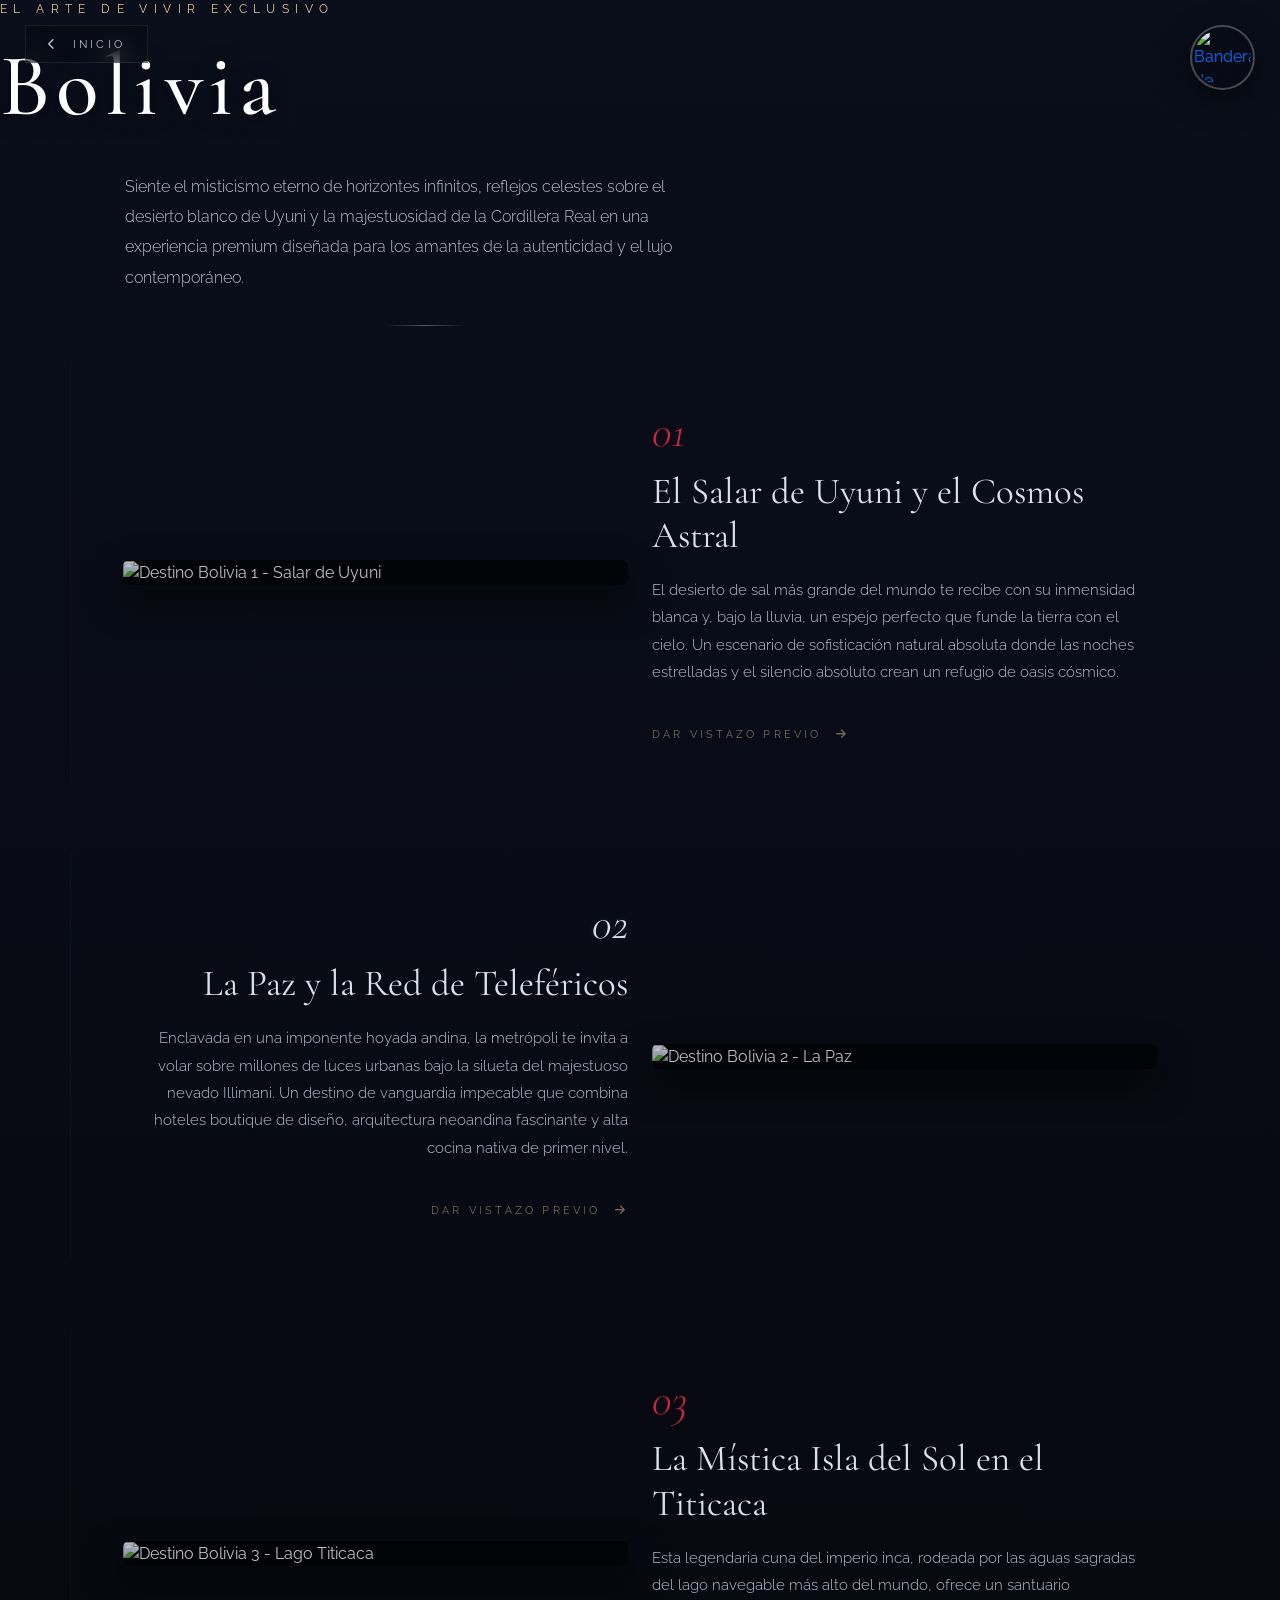
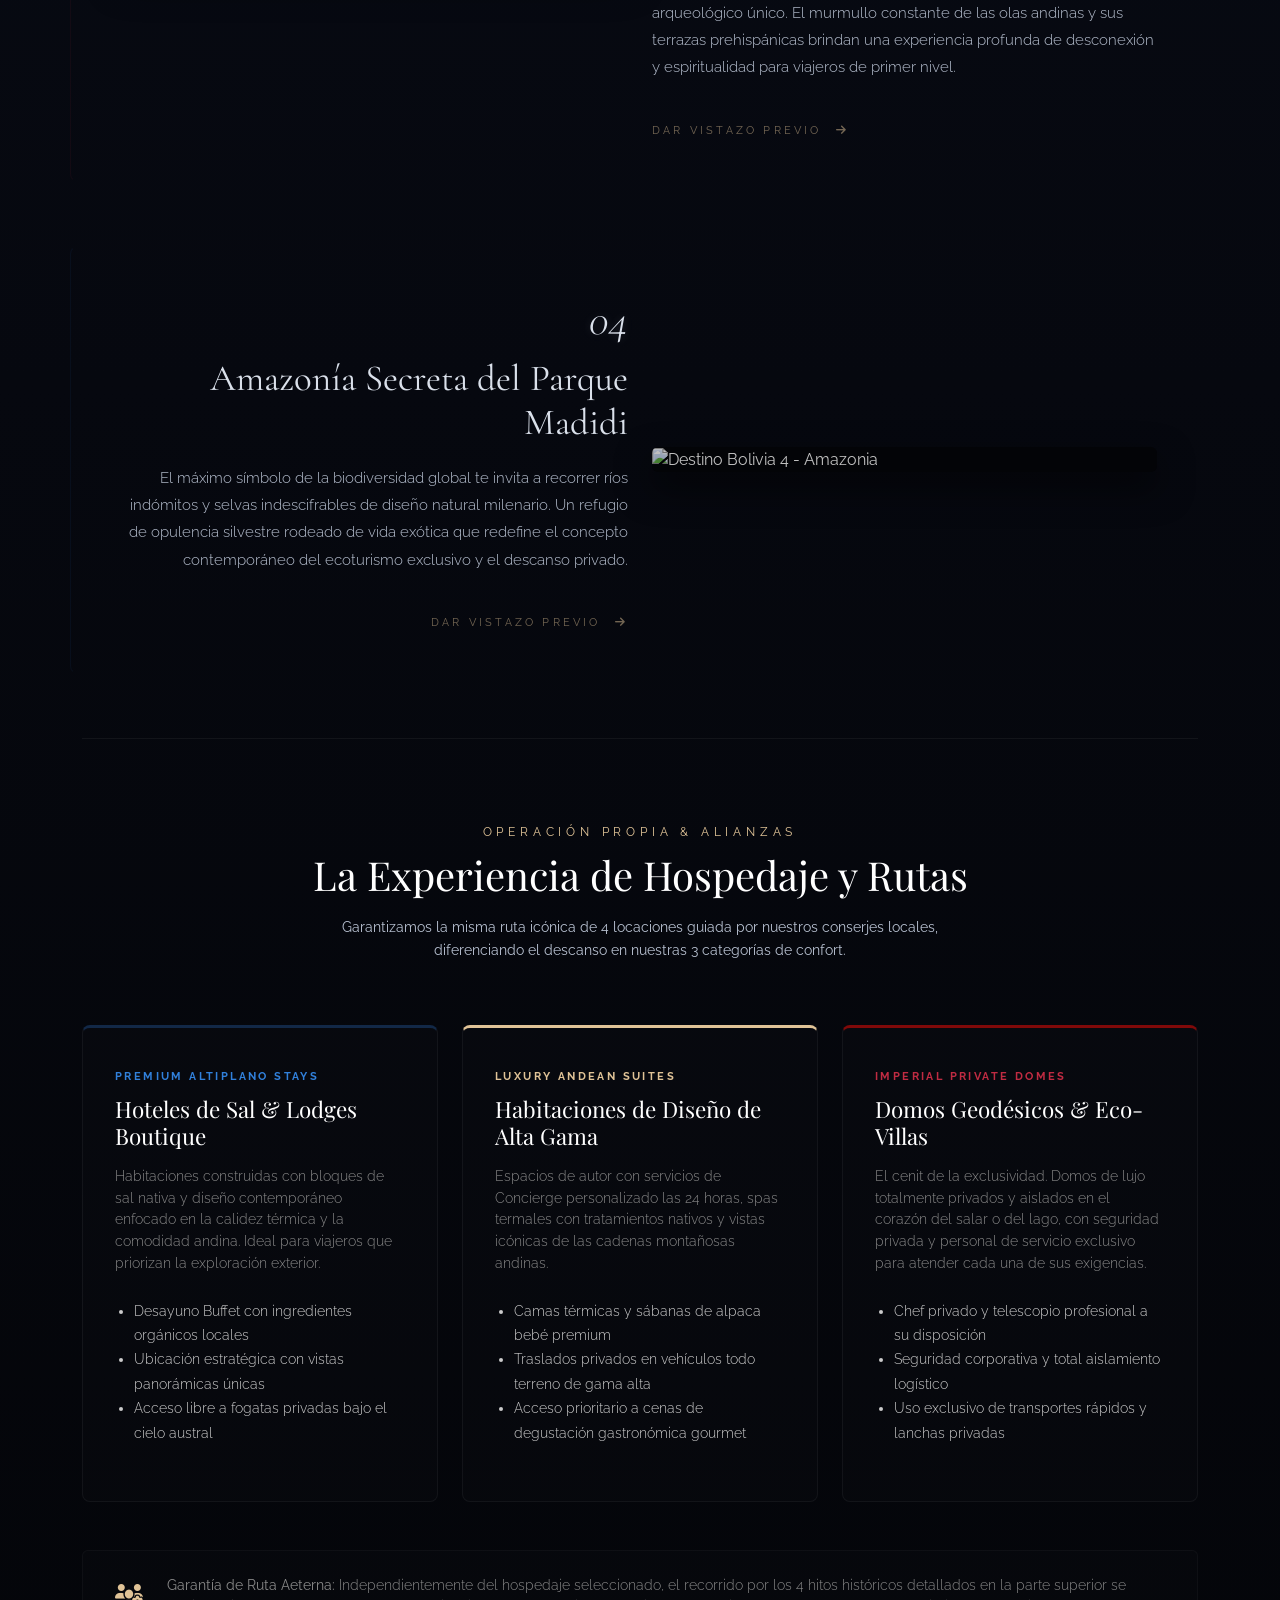
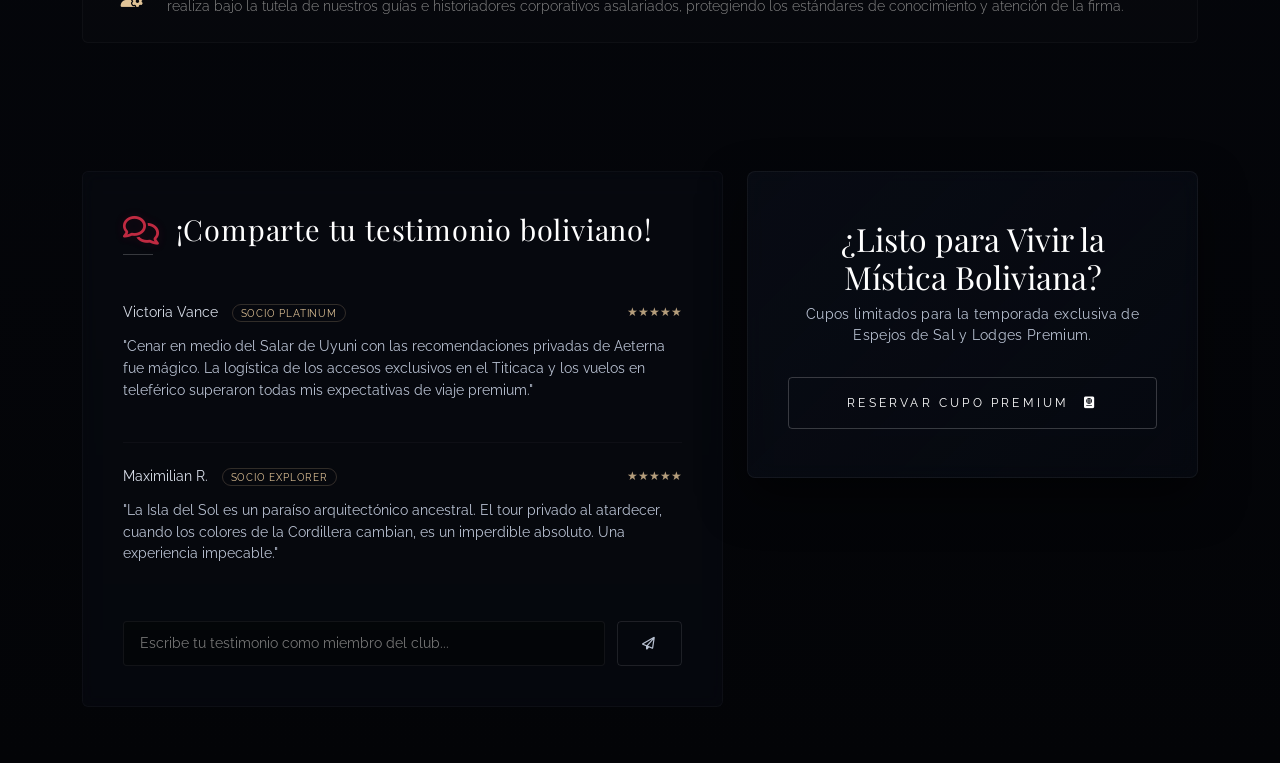
==== bolivia.html @ c8f02afe "Add files via upload" ====
<!DOCTYPE html>
<html lang="es">
<head>
    <meta charset="UTF-8">
    <meta name="viewport" content="width=device-width, initial-scale=1.0">
    <title>Aeterna - Destino Bolivia</title>
    <link href="https://cdn.jsdelivr.net/npm/bootstrap@5.3.0/dist/css/bootstrap.min.css" rel="stylesheet">
    <link rel="stylesheet" href="https://cdnjs.cloudflare.com/ajax/libs/font-awesome/6.4.0/css/all.min.css">
    <link rel="preconnect" href="https://fonts.googleapis.com">
    <link rel="preconnect" href="https://fonts.gstatic.com" crossorigin>
    <link href="https://fonts.googleapis.com/css2?family=Cormorant+Garamond:ital,wght@0,400;0,600;1,400&family=Playfair+Display:wght@400;600&family=Raleway:wght@300;400;500;600&display=swap" rel="stylesheet">
    <link rel="stylesheet" href="francia-estilos.css">
</head>
<body>

    <a href="reservar.html" class="bandera-flotante-link" title="Reservar viaje a Bolivia">
        <div class="bandera-flotante-container">
            <img src="https://flagcdn.com/w160/bo.png" alt="Bandera de Bolivia" class="bandera-img">
            <span class="tooltip-reserva">Reservar Ahora</span>
        </div>
    </a>
    <a href="index.html" class="btn-regresar-fijo">
        <i class="fa-solid fa-chevron-left me-2"></i> Inicio
    </a>

    <header class="hero-bolivia">
        <div class="video-background-container">
            <video id="bg-video-francia-1" class="video-luxury-native activo" autoplay muted loop playsinline></video>
            <video id="bg-video-francia-2" class="video-luxury-native oculto" autoplay muted loop playsinline></video>
        </div>
        <div class="hero-contenido animated-fade">
            <span class="subtitulo-premium">El Arte de Vivir Exclusivo</span>
            <h1 class="titulo-pais">Bolivia</h1>
            <p class="descripcion-hero">Siente el misticismo eterno de horizontes infinitos, reflejos celestes sobre el desierto blanco de Uyuni y la majestuosidad de la Cordillera Real en una experiencia premium diseñada para los amantes de la autenticidad y el lujo contemporáneo.</p>
            <div class="divider-glow"></div>
        </div>
    </header>

    <main class="container my-4 py-2">
        <section class="seccion-infografia">
            
            <div class="infografia-item row align-items-center scroll-animado glow-rojo-vino">
                <div class="col-md-6 col-img">
                    <div class="img-wrapper-premium">
                        <img src="https://wallpapercave.com/wp/wp4202163.jpg" alt="Destino Bolivia 1 - Salar de Uyuni" class="img-luxury">
                    </div>
                </div>
                <div class="col-md-6 col-info">
                    <span class="lugar-numero text-rojo-vino">01</span>
                    <h3 class="lugar-titulo">El Salar de Uyuni y el Cosmos Astral</h3>
                    <p class="lugar-texto">El desierto de sal más grande del mundo te recibe con su inmensidad blanca y, bajo la lluvia, un espejo perfecto que funde la tierra con el cielo. Un escenario de sofisticación natural absoluta donde las noches estrelladas y el silencio absoluto crean un refugio de oasis cósmico.</p>
                    <a href="http://www.youtube.com/watch?v=82pXbyHTiQk" target="_blank" class="btn-ver-mas-luxury">Dar vistazo previo <i class="fa-solid fa-arrow-right ms-2"></i></a>
                </div>
            </div>

            <div class="infografia-item row align-items-center flex-md-row-reverse scroll-animado glow-azul-marino">
                <div class="col-md-6 col-img">
                    <div class="img-wrapper-premium">
                        <img src="https://images.unsplash.com/photo-1570125909232-eb263c188f7e?q=80&w=1200" alt="Destino Bolivia 2 - La Paz" class="img-luxury">
                    </div>
                </div>
                <div class="col-md-6 col-info text-md-end">
                    <span class="lugar-numero text-azul-marino">02</span>
                    <h3 class="lugar-titulo">La Paz y la Red de Teleféricos</h3>
                    <p class="lugar-texto">Enclavada en una imponente hoyada andina, la metrópoli te invita a volar sobre millones de luces urbanas bajo la silueta del majestuoso nevado Illimani. Un destino de vanguardia impecable que combina hoteles boutique de diseño, arquitectura neoandina fascinante y alta cocina nativa de primer nivel.</p>
                    <a href="https://youtu.be/8-qgV_eWfWw" target="_blank" class="btn-ver-mas-luxury">Dar vistazo previo <i class="fa-solid fa-arrow-right ms-2"></i></a>
                </div>
            </div>

            <div class="infografia-item row align-items-center scroll-animado glow-rojo-vino">
                <div class="col-md-6 col-img">
                    <div class="img-wrapper-premium">
                        <img src="https://images.unsplash.com/photo-1544735716-392fe2489ffa?q=80&w=1200" alt="Destino Bolivia 3 - Lago Titicaca" class="img-luxury">
                    </div>
                </div>
                <div class="col-md-6 col-info">
                    <span class="lugar-numero text-rojo-vino">03</span>
                    <h3 class="lugar-titulo">La Mística Isla del Sol en el Titicaca</h3>
                    <p class="lugar-texto">Esta legendaria cuna del imperio inca, rodeada por las aguas sagradas del lago navegable más alto del mundo, ofrece un santuario arqueológico único. El murmullo constante de las olas andinas y sus terrazas prehispánicas brindan una experiencia profunda de desconexión y espiritualidad para viajeros de primer nivel.</p>
                    <a href="https://youtu.be/5b8f6T6h_rQ" target="_blank" class="btn-ver-mas-luxury">Dar vistazo previo <i class="fa-solid fa-arrow-right ms-2"></i></a>
                </div>
            </div>

            <div class="infografia-item row align-items-center flex-md-row-reverse scroll-animado glow-azul-marino">
                <div class="col-md-6 col-img">
                    <div class="img-wrapper-premium">
                        <img src="https://images.unsplash.com/photo-1516026672322-bc52d61a55d5?q=80&w=1200" alt="Destino Bolivia 4 - Amazonia" class="img-luxury">
                    </div>
                </div>
                <div class="col-md-6 col-info text-md-end">
                    <span class="lugar-numero text-azul-marino">04</span>
                    <h3 class="lugar-titulo">Amazonía Secreta del Parque Madidi</h3>
                    <p class="lugar-texto">El máximo símbolo de la biodiversidad global te invita a recorrer ríos indómitos y selvas indescifrables de diseño natural milenario. Un refugio de opulencia silvestre rodeado de vida exótica que redefine el concepto contemporáneo del ecoturismo exclusivo y el descanso privado.</p>
                    <a href="https://youtu.be/L8-GZ7RWhC8" target="_blank" class="btn-ver-mas-luxury">Dar vistazo previo <i class="fa-solid fa-arrow-right ms-2"></i></a>
                </div>
            </div>
        </section>

        <section class="seccion-hospedaje scroll-animado">
            <div class="encabezado-hospedaje">
                <span class="sub-hospedaje">Operación Propia & Alianzas</span>
                <h2 class="titulo-hospedaje">La Experiencia de Hospedaje y Rutas</h2>
                <p class="desc-hospedaje">
                    Garantizamos la misma ruta icónica de 4 locaciones guiada por nuestros conserjes locales, diferenciando el descanso en nuestras 3 categorías de confort.
                </p>
            </div>

            <div class="row g-4">
                <div class="col-lg-4">
                    <div class="tarjeta-confort tc-premium">
                        <span class="tag-confort c-premium">Premium Altiplano Stays</span>
                        <h4>Hoteles de Sal & Lodges Boutique</h4>
                        <p>Habitaciones construidas con bloques de sal nativa y diseño contemporáneo enfocado en la calidez térmica y la comodidad andina. Ideal para viajeros que priorizan la exploración exterior.</p>
                        <ul>
                            <li>Desayuno Buffet con ingredientes orgánicos locales</li>
                            <li>Ubicación estratégica con vistas panorámicas únicas</li>
                            <li>Acceso libre a fogatas privadas bajo el cielo austral</li>
                        </ul>
                    </div>
                </div>

                <div class="col-lg-4">
                    <div class="tarjeta-confort tc-luxury">
                        <span class="tag-confort c-luxury">Luxury Andean Suites</span>
                        <h4>Habitaciones de Diseño de Alta Gama</h4>
                        <p>Espacios de autor con servicios de Concierge personalizado las 24 horas, spas termales con tratamientos nativos y vistas icónicas de las cadenas montañosas andinas.</p>
                        <ul>
                            <li>Camas térmicas y sábanas de alpaca bebé premium</li>
                            <li>Traslados privados en vehículos todo terreno de gama alta</li>
                            <li>Acceso prioritario a cenas de degustación gastronómica gourmet</li>
                        </ul>
                    </div>
                </div>

                <div class="col-lg-4">
                    <div class="tarjeta-confort tc-imperial">
                        <span class="tag-confort c-imperial">Imperial Private Domes</span>
                        <h4>Domos Geodésicos & Eco-Villas</h4>
                        <p>El cenit de la exclusividad. Domos de lujo totalmente privados y aislados en el corazón del salar o del lago, con seguridad privada y personal de servicio exclusivo para atender cada una de sus exigencias.</p>
                        <ul>
                            <li>Chef privado y telescopio profesional a su disposición</li>
                            <li>Seguridad corporativa y total aislamiento logístico</li>
                            <li>Uso exclusivo de transportes rápidos y lanchas privadas</li>
                        </ul>
                    </div>
                </div>
            </div>

            <div class="banner-garantia">
                <i class="fa-solid fa-users-gear icono-garantia"></i>
                <p>
                    <strong>Garantía de Ruta Aeterna:</strong> Independientemente del hospedaje seleccionado, el recorrido por los 4 hitos históricos detallados en la parte superior se realiza bajo la tutela de nuestros guías e historiadores corporativos asalariados, protegiendo los estándares de conocimiento y atención de la firma.
                </p>
            </div>
        </section>

        <section class="row mt-4 pt-4 align-items-start final-seccion scroll-animado">
            <div class="col-lg-7 mb-4">
                <div class="comentarios-box">
                    <h4 class="titulo-comentarios"><i class="fa-regular fa-comments me-2 text-rojo-vino"></i> ¡Comparte tu testimonio boliviano!</h4>
                    <div class="divider-short mb-4"></div>
                    
                    <div class="comentarios-lista">
                        <div class="comentario-item">
                            <div class="d-flex justify-content-between">
                                <h5>Victoria Vance <span class="rol-luxury">Socio Platinum</span></h5>
                                <span class="stars">★★★★★</span>
                            </div>
                            <p>"Cenar en medio del Salar de Uyuni con las recomendaciones privadas de Aeterna fue mágico. La logística de los accesos exclusivos en el Titicaca y los vuelos en teleférico superaron todas mis expectativas de viaje premium."</p>
                        </div>

                        <div class="comentario-item">
                            <div class="d-flex justify-content-between">
                                <h5>Maximilian R. <span class="rol-luxury">Socio Explorer</span></h5>
                                <span class="stars">★★★★★</span>
                            </div>
                            <p>"La Isla del Sol es un paraíso arquitectónico ancestral. El tour privado al atardecer, cuando los colores de la Cordillera cambian, es un imperdible absoluto. Una experiencia impecable."</p>
                        </div>
                    </div>

                    <div class="mt-3 dynamic-input-group">
                        <input type="text" class="form-control-comment" placeholder="Escribe tu testimonio como miembro del club...">
                        <button class="btn-comment-submit"><i class="fa-regular fa-paper-plane"></i></button>
                    </div>
                </div>
            </div>

            <div class="col-lg-5 text-center text-lg-end sticky-cta-box">
                <div class="card-reserva-preview">
                    <h4 class="reserva-titulo">¿Listo para Vivir la Mística Boliviana?</h4>
                    <p class="reserva-sub">Cupos limitados para la temporada exclusiva de Espejos de Sal y Lodges Premium.</p>
                    <a href="reservar.html" class="btn-reservar-francia w-100">
                        <span class="btn-text">Reservar Cupo Premium</span>
                        <i class="fa-solid fa-passport ms-2"></i>
                    </a>
                </div>
            </div>
        </section>
    </main>

    <script src="francia-animaciones.js"></script>
</body>
</html>
---- francia-estilos.css ----
/* ==========================================================================
   PALETA FRANCIA
   ========================================================================== */
:root {
    --color-negro-fondo: #06080F;      
    --color-tarjeta-glass: rgba(14, 18, 30, 0.35); /* Cristal traslúcido */
    --color-blanco-puro: #FFFFFF;
    --color-gris-texto: #B8C1D1;       
    
    /* Tonos Atmosféricos */
    --color-azul-francia: #122847;
    --color-azul-glow: rgba(56, 149, 255, 0.85);    
    --color-rojo-francia: #800909;
    --color-rojo-glow: rgba(224, 49, 75, 0.85);     
    --color-plateado-cristal: rgba(230, 236, 247, 0.95); 
    --color-oro-soft: #E0C397; }
html { scroll-behavior: smooth; }
body {
    background: linear-gradient(to bottom, #0a0e1a 0%, #06080f 50%, #030407 100%);
    color: var(--color-blanco-puro);
    font-family: 'Raleway', sans-serif;
    overflow-x: hidden; }
/* ==========================================================================
   ELEMENTOS INTERACTIVOS FIJOS Y FLOTANTES (REGRESAR Y BANDERA FLOTANTE)
   ========================================================================== */
.btn-regresar-fijo {
    position: fixed;
    top: 25px; left: 25px;
    z-index: 1000;
    background-color: rgba(6, 8, 15, 0.4);
    backdrop-filter: blur(12px);
    border: 1px solid rgba(255, 255, 255, 0.08);
    color: var(--color-gris-texto);
    padding: 0.6rem 1.4rem;
    font-size: 0.7rem;
    text-transform: uppercase;
    letter-spacing: 0.2rem;
    text-decoration: none;
    transition: var(--transition-luxury); }
.btn-regresar-fijo:hover {
    border-color: var(--color-plateado-cristal);
    color: var(--color-blanco-puro);
    box-shadow: 0 0 20px rgba(255, 255, 255, 0.1);
    transform: translateY(-2px); }
.bandera-flotante-link {
    position: fixed;
    top: 25px;         
    right: 25px;       
    z-index: 9999;     
    text-decoration: none;
    animation: flotarBanderaInfinita 4s ease-in-out infinite; }
.bandera-flotante-container {
    position: relative;
    width: 65px; height: 65px;
    border-radius: 50%; padding: 2px;
    background: rgba(6, 8, 15, 0.4);
    backdrop-filter: blur(12px);
    border: 2px solid rgba(255, 255, 255, 0.26);
    box-shadow: 0 10px 30px rgba(0, 0, 0, 0.5);
    display: flex; align-items: center; justify-content: center;
    transition: var(--transition-luxury); }
.bandera-img {
    width: 100%; height: 100%;
    object-fit: cover;
    border-radius: 50%;
    transition: transform 0.5s ease; }
.tooltip-reserva {
    position: absolute;
    bottom: -38px;
    background: rgba(6, 8, 15, 0.95);
    color: var(--color-oro-soft); 
    font-size: 0.65rem;
    text-transform: uppercase;
    letter-spacing: 0.15rem;
    padding: 5px 12px;
    border-radius: 3px;
    border: 1px solid rgba(255, 255, 255, 0.05);
    white-space: nowrap;
    opacity: 0;
    pointer-events: none;
    transform: translateY(-4px);
    transition: all 0.3s ease; }
.bandera-flotante-link:hover .bandera-flotante-container {
    transform: scale(1.1); 
    border-color: var(--color-plateado-cristal);
    box-shadow: 0 0 25px rgba(56, 149, 255, 0.2), 0 0 25px rgba(224, 49, 75, 0.2), 0 15px 35px rgba(0, 0, 0, 0.7); }
.bandera-flotante-link:hover .bandera-img { transform: rotate(10deg); }
.bandera-flotante-link:hover .tooltip-reserva { opacity: 1; transform: translateY(0); }
.bandera-flotante-link:active .bandera-flotante-container { transform: scale(0.95); }
@keyframes flotarBanderaInfinita {
    0%, 100% { transform: translateY(0px); }
    50% { transform: translateY(-8px); } }
/* ==========================================================================
   EFECTO HERO
   ========================================================================== */
.hero-francia {
    position: relative;
    min-height: 70vh;
    padding: 4rem 2rem;
    overflow: hidden;
    display: flex;
    align-items: center;
    justify-content: center;
    text-align: center; }

/*VIDEO*/

.video-background-container { position: absolute; inset: 0; z-index: 1; }
.video-luxury-native {
    position: absolute; top: 50%; left: 50%;
    width: 100%; height: 100%; object-fit: cover;
    transform: translate(-50%, -50%); z-index: 1;
    opacity: 0; transition: opacity 2s ease-in-out; }
.video-luxury-native.activo { opacity: 0.35; }
.video-luxury-native.oculto { opacity: 0; }

/*TEXTO SOBRE EL VIDEO*/

.hero-contenido { position: relative; z-index: 3; max-width: 850px; }

.titulo-pais {
    font-family: 'Cormorant Garamond', serif;
    font-size: 5.5rem;
    font-weight: 500;
    letter-spacing: 0.4rem;
    text-shadow: 0 4px 20px rgba(0, 0, 0, 0.6);
    margin-bottom: 1rem; }
.subtitulo-premium {
    font-size: 0.75rem;
    text-transform: uppercase;
    letter-spacing: 0.4rem;
    color: var(--color-oro-soft);
    display: block;
    margin-bottom: 1rem; }
.descripcion-hero {
    max-width: 600px;
    margin: 2rem auto;
    font-size: 1rem;
    color: var(--color-gris-texto);
    line-height: 1.9;
    font-weight: 300; }
.divider-glow {
    width: 80px;
    height: 1px;
    background: linear-gradient(to right, transparent, rgba(255,255,255,0.3), transparent);
    margin: 0 auto; }
/* ==========================================================================
   SECCIÓN INFOGRAFÍA DE CRISTAL INTERACTIVA
   ========================================================================== */
.infografia-item {
    margin-bottom: 4rem; 
    padding: 2.5rem;
    border: 1px solid transparent;
    border-radius: 8px;
    position: relative;
    z-index: 1;
    transition: var(--transition-luxury); }
.infografia-item:hover {
    background-color: var(--color-tarjeta-glass);
    backdrop-filter: blur(14px);
    border-color: rgba(255, 255, 255, 0.06);
    transform: translateY(-8px) scale(1.015); }

.glow-rojo-vino { border-left: 1px solid rgba(140, 36, 52, 0.1); }
.glow-azul-marino { border-left: 1px solid rgba(34, 80, 150, 0.1); }
.infografia-item:hover.glow-rojo-vino { 
    border-left: 2px solid var(--color-rojo-glow); 
    box-shadow: -10px 0 30px rgba(224, 49, 75, 0.03), 0 20px 50px rgba(0,0,0,0.5); }
.infografia-item:hover.glow-azul-marino { 
    border-left: 2px solid var(--color-azul-glow); 
    box-shadow: -10px 0 30px rgba(56, 149, 255, 0.03), 0 20px 50px rgba(0,0,0,0.5); }

.img-wrapper-premium {
    overflow: hidden;
    border-radius: 6px;
    box-shadow: 0 15px 35px rgba(0,0,0,0.6);
    background-color: #030407; }
.img-luxury {
    width: 100%;
    height: 340px;
    object-fit: cover;
    transition: transform 0.8s cubic-bezier(0.16, 1, 0.3, 1), filter 0.8s ease;
    filter: brightness(0.75) grayscale(10%); }
.infografia-item:hover .img-luxury { transform: scale(1.03); filter: brightness(0.95) grayscale(0%); }

.lugar-numero {
    font-family: 'Cormorant Garamond', serif;
    font-size: 2.8rem;
    font-style: italic;
    font-weight: 300;
    display: block;
    margin-bottom: 0.2rem; }
.text-rojo-vino { color: var(--color-rojo-glow); text-shadow: 0 0 10px rgba(224,49,75,0.15); }
.text-azul-marino { color: var(--color-plateado-cristal); text-shadow: 0 0 10px rgba(230,236,247,0.15); }

.lugar-titulo {
    font-family: 'Cormorant Garamond', serif;
    font-size: 2.3rem; font-weight: 400;
    margin-bottom: 1.2rem;
    color: var(--color-plateado-cristal); }

.infografia-item:hover .lugar-titulo { color: var(--color-blanco-puro); }
.lugar-texto { font-size: 0.95rem; line-height: 1.8; color: var(--color-gris-texto); font-weight: 300; }

.btn-ver-mas-luxury {
    display: inline-block;
    margin-top: 1.5rem;
    font-size: 0.7rem;
    text-transform: uppercase;
    letter-spacing: 0.2rem;
    color: var(--color-oro-soft);
    text-decoration: none;
    opacity: 0.5;
    position: relative;
    transition: all 0.3s ease; }
.infografia-item:hover .btn-ver-mas-luxury { opacity: 0.85; }
.btn-ver-mas-luxury::after {
    content: '';
    position: absolute;
    bottom: -4px; left: 0; width: 0; height: 1px;
    background-color: var(--color-oro-soft);
    transition: width 0.3s ease; }
.btn-ver-mas-luxury:hover { opacity: 1 !important; color: var(--color-blanco-puro); transform: translateX(4px); }
.btn-ver-mas-luxury:hover::after { width: 100%; background-color: var(--color-blanco-puro); }
/* ==========================================================================
   HOSPEDAJE Y CATEGORÍAS
   ========================================================================== */
.seccion-hospedaje { padding: 5rem 0; border-top: 1px solid rgba(255,255,255,0.05); }
.encabezado-hospedaje { text-align: center; margin-bottom: 4rem; }
.sub-hospedaje { text-transform: uppercase; letter-spacing: 0.3rem; font-size: 0.75rem; color: var(--color-oro-soft); }
.titulo-hospedaje { font-family: 'Playfair Display', serif; font-size: 2.5rem; font-weight: 400; margin: 0.5rem 0 1rem 0; }
.desc-hospedaje { color: var(--color-gris-texto); max-width: 600px; margin: 0 auto; font-size: 0.9rem; line-height: 1.6; }

/* Estructura de Tarjetas */
.tarjeta-confort {
    background: rgba(255, 255, 255, 0.01);
    border: 1px solid rgba(255, 255, 255, 0.05);
    padding: 2.5rem 2rem; border-radius: 8px; height: 100%; }
.tarjeta-confort:hover {
    background: var(--color-tarjeta-glass);
    border-color: rgba(255,255,255,0.08);
    transform: translateY(-5px);}

/* Bordes Superiores y Tags Estilizados */
.tarjeta-confort h4 { font-family: 'Playfair Display', serif; font-size: 1.4rem; margin-bottom: 1rem; font-weight: 400; }
.tarjeta-confort p { color: #888; font-size: 0.85rem; line-height: 1.6; font-weight: 300; margin-bottom: 1.5rem; }
.tarjeta-confort ul { color: #ccc; font-size: 0.85rem; padding-left: 1.2rem; line-height: 1.8; font-weight: 300; }

.tc-premium { border-top: 3px solid var(--color-azul-francia); } .c-premium { color: var(--color-azul-glow); }
.tc-luxury { border-top: 3px solid var(--color-oro-soft); } .c-luxury { color: var(--color-oro-soft); }
.tc-imperial { border-top: 3px solid var(--color-rojo-francia); } .c-imperial { color: var(--color-rojo-glow); }

.tag-confort { font-size: 0.7rem; text-transform: uppercase; letter-spacing: 0.15rem; font-weight: bold; display: block; margin-bottom: 0.7rem; }

/* Banner de Garantía */
.banner-garantia {
    margin-top: 3rem;
    background: rgba(255,255,255,0.01);
    border: 1px solid rgba(255,255,255,0.03);
    border-radius: 6px;
    padding: 1.5rem 2rem;
    display: flex;
    align-items: center;
    gap: 1.5rem; }
.icono-garantia { color: var(--color-oro-soft); font-size: 1.4rem; }
.banner-garantia p { margin: 0; color: #888; font-size: 0.88rem; line-height: 1.5; font-weight: 300; }
/* ==========================================================================
   COMENTARIOS Y ACCIONES COMERCIALES
   ========================================================================== */
.comentarios-box {
    background-color: rgba(10, 14, 24, 0.4);
    backdrop-filter: blur(8px);
    -webkit-backdrop-filter: blur(8px);
    border: 1px solid rgba(255, 255, 255, 0.03);
    border-radius: 6px;
    padding: 2.5rem; }
.titulo-comentarios { font-family: 'Playfair Display', serif; font-size: 1.8rem; font-weight: 400; letter-spacing: 0.05rem; }
.divider-short { width: 30px; height: 1px; background-color: rgba(255,255,255,0.2); }
.comentario-item { border-bottom: 1px solid rgba(255,255,255,0.03); padding: 1.5rem 0; }
.comentario-item:last-child { border-bottom: none; }
.comentario-item h5 { font-size: 0.9rem; font-weight: 400; color: var(--color-plateado-cristal); }
.rol-luxury {
    font-size: 0.65rem;
    color: var(--color-oro-soft);
    margin-left: 0.6rem;
    border: 1px solid rgba(224, 195, 151, 0.2);
    padding: 2px 8px;
    border-radius: 20px;
    text-transform: uppercase;
    letter-spacing: 0.05rem; }
.stars { color: var(--color-oro-soft); opacity: 0.8; font-size: 0.75rem; }
.comentario-item p { font-size: 0.85rem; color: var(--color-gris-texto); margin-top: 0.5rem; line-height: 1.6; }
.dynamic-input-group { display: flex; gap: 12px; margin-top: 1.5rem; }
.form-control-comment {
    background: rgba(4, 5, 8, 0.6);
    border: 1px solid rgba(255,255,255,0.06);
    border-radius: 4px;
    color: white;
    padding: 0.7rem 1rem;
    font-size: 0.85rem;
    width: 100%;
    transition: all 0.3s ease; }

.form-control-comment:focus { 
    outline: none; 
    border-color: rgba(255,255,255,0.2); 
    background: rgba(4, 5, 8, 0.9); }

.btn-comment-submit {
    background: transparent;
    border: 1px solid rgba(255,255,255,0.1);
    border-radius: 4px;
    color: var(--color-gris-texto);
    padding: 0 1.5rem;
    font-size: 0.8rem;
    text-transform: uppercase;
    letter-spacing: 0.1rem;
    transition: var(--transition-luxury); }

.btn-comment-submit:hover { 
    background: var(--color-plateado-cristal); 
    color: var(--color-negro-fondo); 
    border-color: var(--color-plateado-cristal); }

.card-reserva-preview {
    background: linear-gradient(135deg, rgba(10, 14, 24, 0.7) 0%, rgba(15, 25, 45, 0.2) 100%);
    backdrop-filter: blur(10px);
    -webkit-backdrop-filter: blur(10px);
    border: 1px solid rgba(255, 255, 255, 0.05);
    border-radius: 8px;
    padding: 3rem 2.5rem;
    box-shadow: 0 20px 45px rgba(0,0,0,0.5);
    text-align: center; }
.reserva-titulo { font-family: 'Playfair Display', serif; font-size: 2rem; font-weight: 400; }
.reserva-sub { font-size: 0.85rem; color: var(--color-gris-texto); margin-bottom: 2rem; letter-spacing: 0.02rem; }

.btn-reservar-francia {
    display: inline-block;
    background: transparent;
    padding: 1rem 2.5rem;
    font-size: 0.75rem;
    color: var(--color-blanco-puro);
    text-transform: uppercase;
    letter-spacing: 0.2rem;
    text-decoration: none;
    border: 1px solid rgba(255,255,255,0.2);
    border-radius: 4px;
    transition: var(--transition-luxury); }
.btn-reservar-francia:hover {
    background: var(--color-plateado-cristal);
    border-color: var(--color-plateado-cristal);
    color: var(--color-negro-fondo);
    box-shadow: 0 10px 30px rgba(255, 255, 255, 0.15);
    transform: translateY(-3px); }
/* ==========================================================================
   ANIMACIONES DE ENTRADA SCROLL
   ========================================================================== */
.scroll-animado {
    opacity: 0;
    transform: translateY(25px);
    transition: opacity 1.2s cubic-bezier(0.16, 1, 0.3, 1), transform 1.2s cubic-bezier(0.16, 1, 0.3, 1);}
.scroll-animado.visible { opacity: 1; transform: translateY(0); }
/* ==========================================================================
   MEDIAS QUERIES / RESPONSIVE GRUPAL (HACE QUE LA PAG SEA RESPONSIVA/SE ADAPTE A PANTALLAS QUE MIDEN MENOS DE 991px
   ========================================================================== */
@media (max-width: 991px) {
    .banner-garantia {
        flex-direction: column;
        text-align: center;
    }
    .titulo-pais {
        font-size: 3.8rem;
    }
}
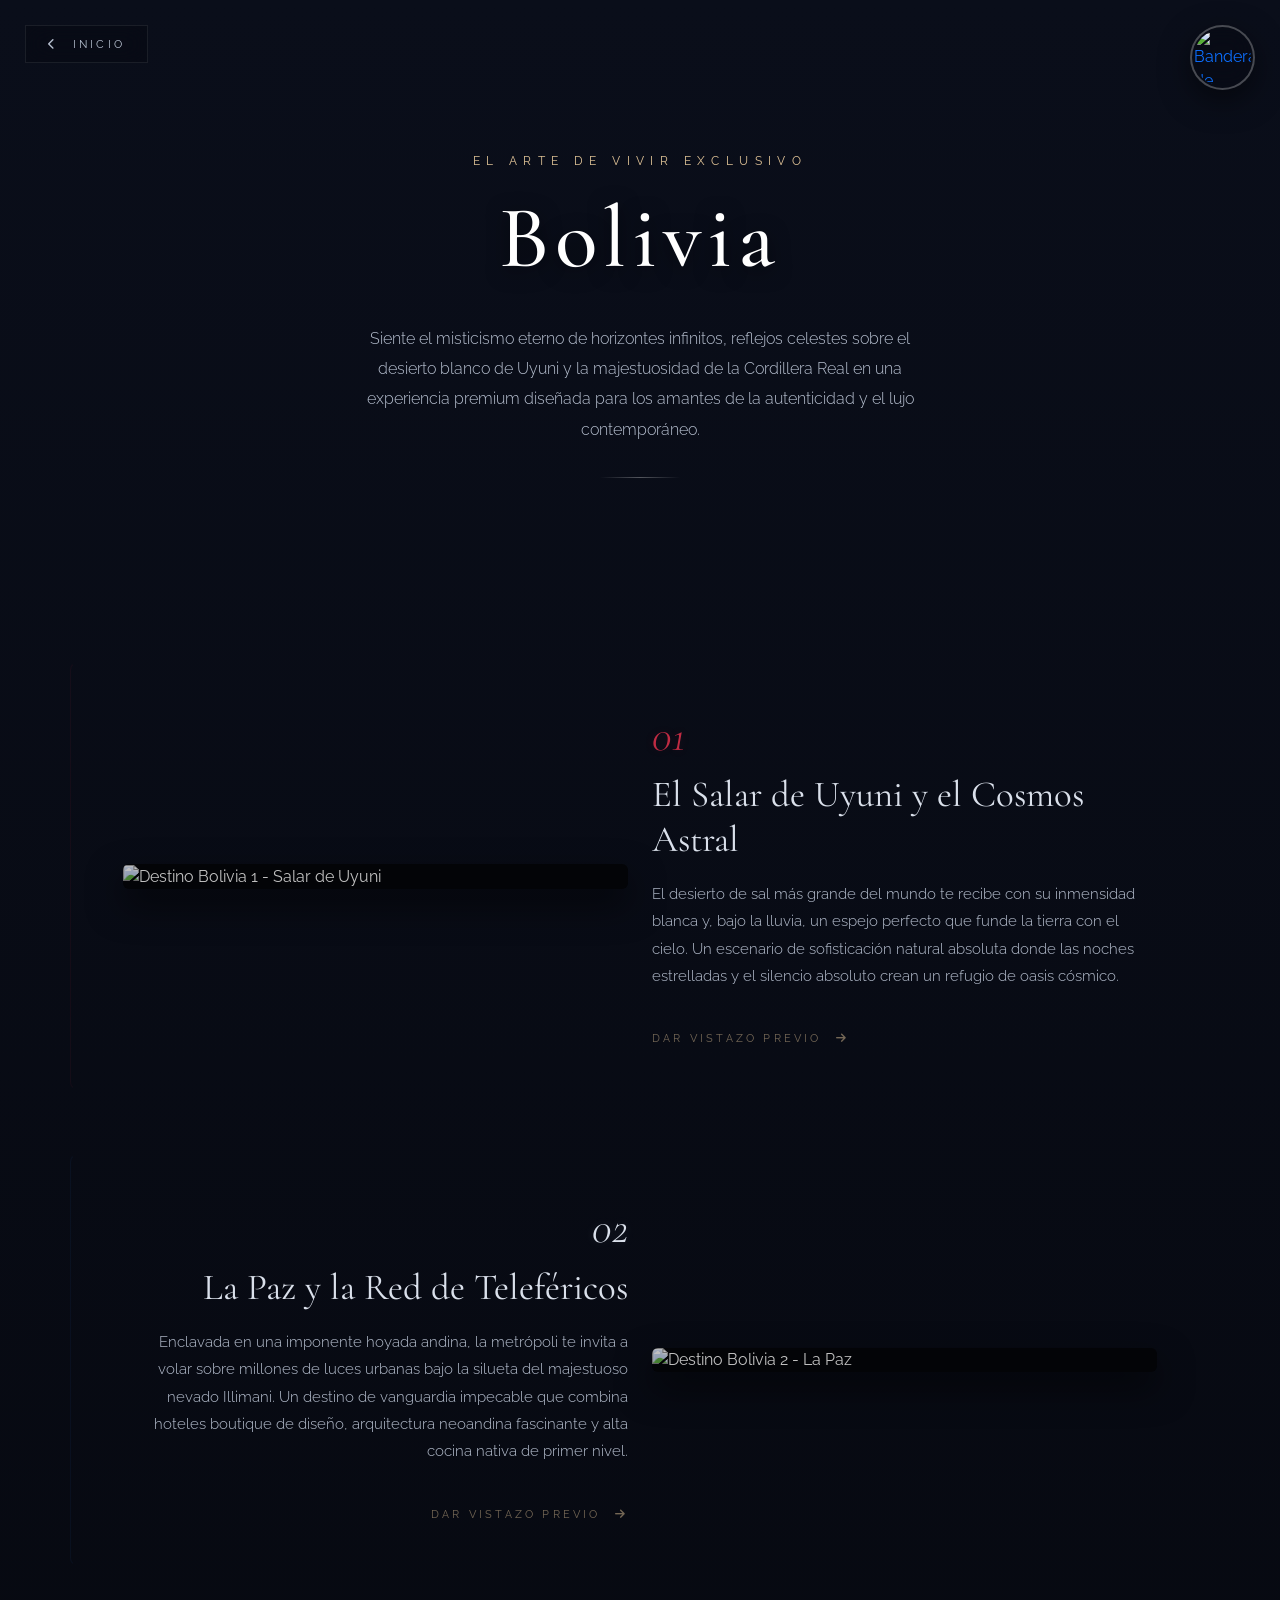
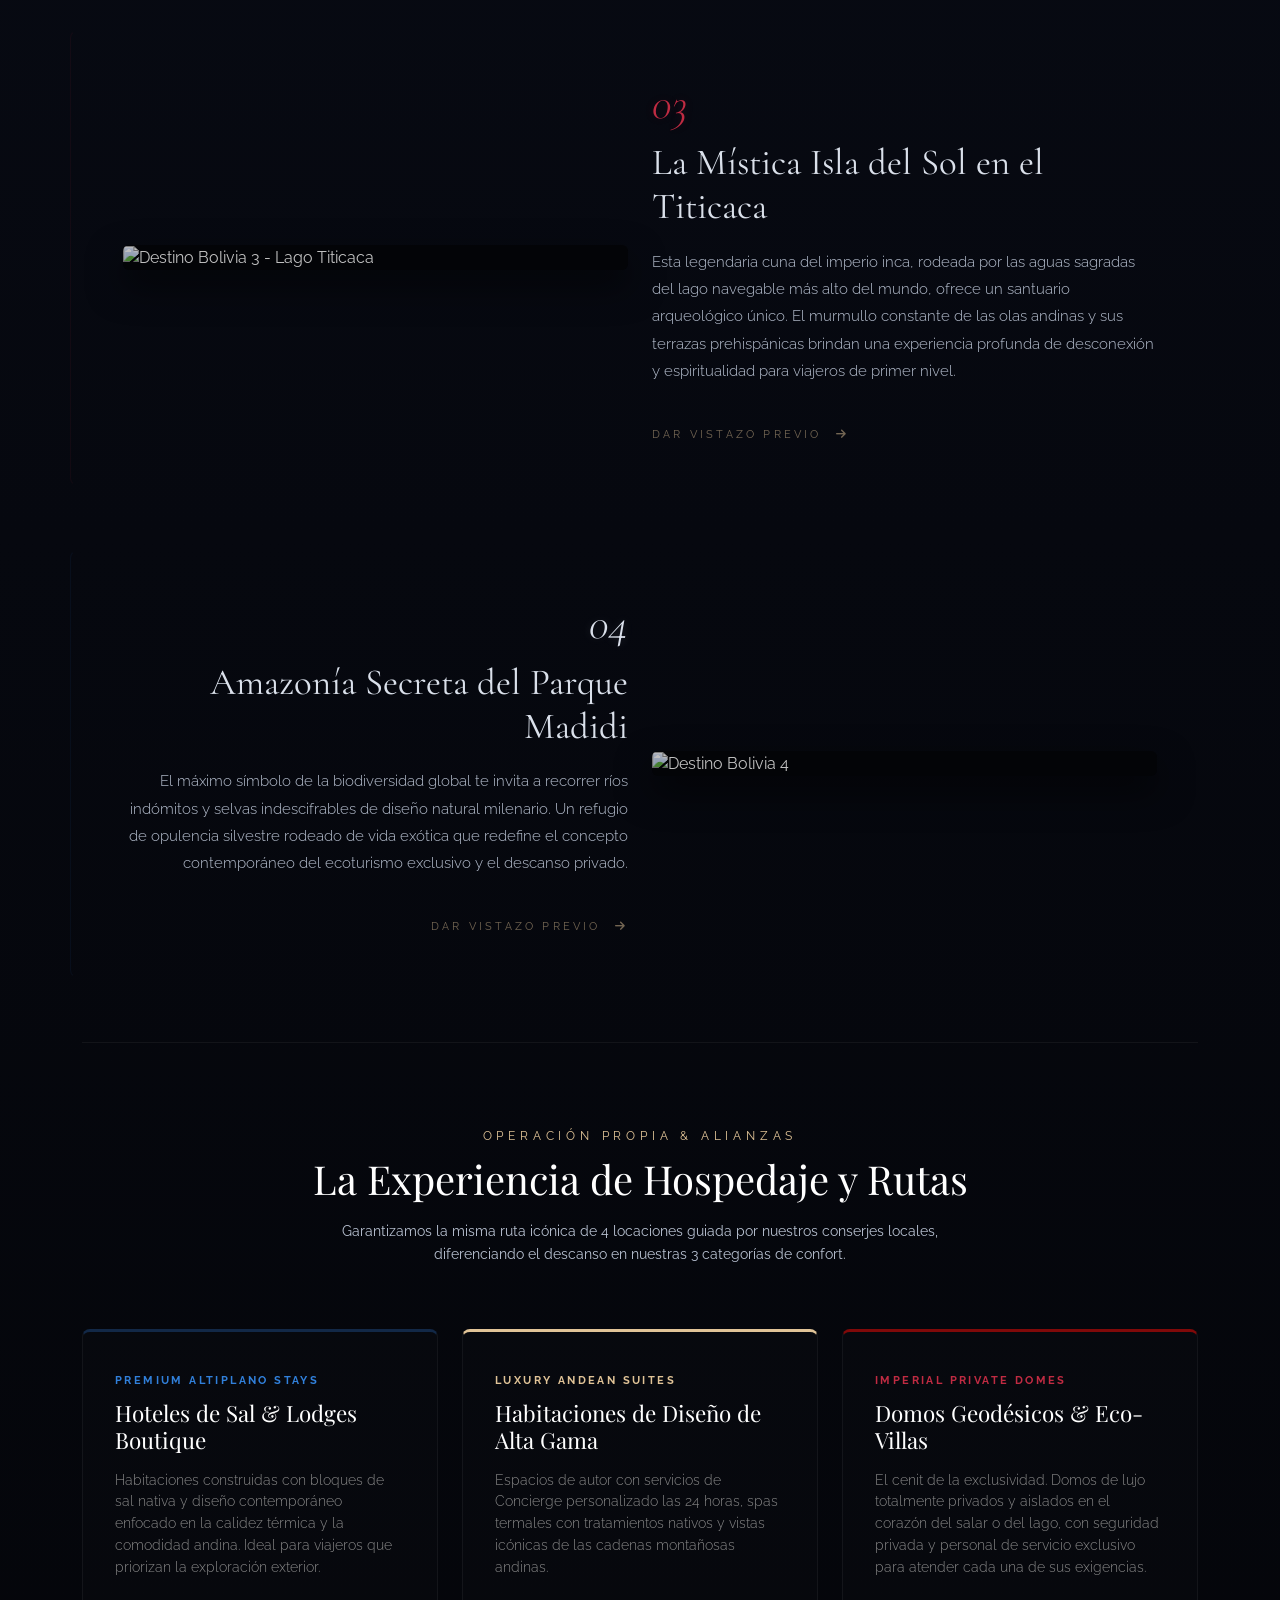
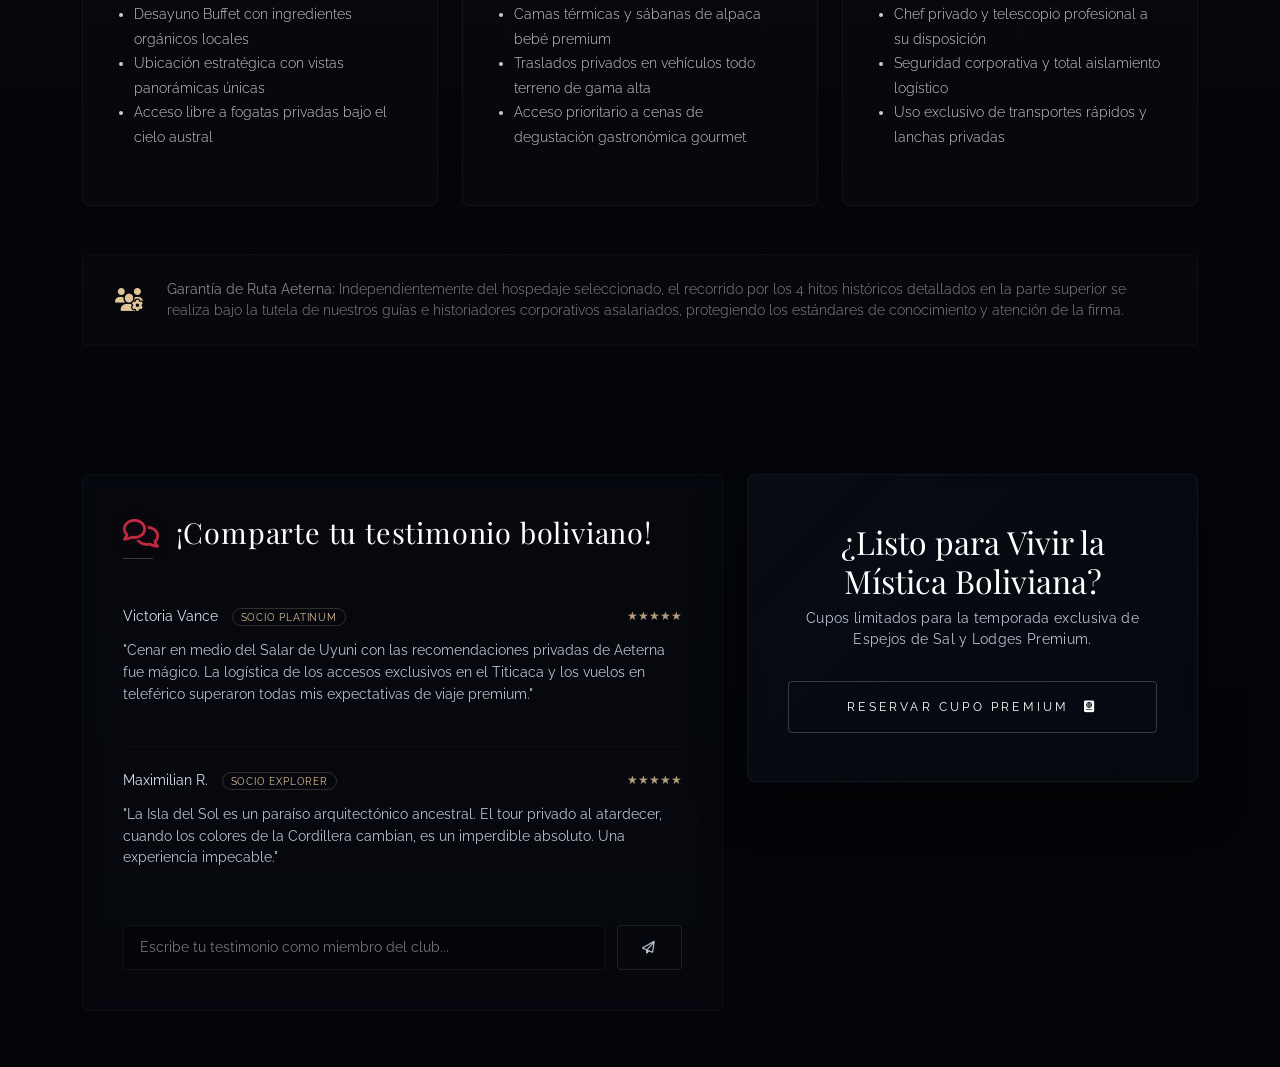
==== commit 70efd6cf: "Add files via upload" ====
--- a/bolivia.html
+++ b/bolivia.html
@@ -23,7 +23,7 @@
         <i class="fa-solid fa-chevron-left me-2"></i> Inicio
     </a>
 
-    <header class="hero-bolivia">
+    <header class="hero-francia">
         <div class="video-background-container">
             <video id="bg-video-francia-1" class="video-luxury-native activo" autoplay muted loop playsinline></video>
             <video id="bg-video-francia-2" class="video-luxury-native oculto" autoplay muted loop playsinline></video>
@@ -56,44 +56,44 @@
             <div class="infografia-item row align-items-center flex-md-row-reverse scroll-animado glow-azul-marino">
                 <div class="col-md-6 col-img">
                     <div class="img-wrapper-premium">
-                        <img src="https://images.unsplash.com/photo-1570125909232-eb263c188f7e?q=80&w=1200" alt="Destino Bolivia 2 - La Paz" class="img-luxury">
-                    </div>
+                    <img src="https://images.clarin.com/2019/10/19/el-teleferico-funciona-desde-2014___N-J9OLl__1256x620__1.jpg" alt="Destino Bolivia 2 - La Paz" class="img-luxury">                    </div>
                 </div>
                 <div class="col-md-6 col-info text-md-end">
                     <span class="lugar-numero text-azul-marino">02</span>
                     <h3 class="lugar-titulo">La Paz y la Red de Teleféricos</h3>
                     <p class="lugar-texto">Enclavada en una imponente hoyada andina, la metrópoli te invita a volar sobre millones de luces urbanas bajo la silueta del majestuoso nevado Illimani. Un destino de vanguardia impecable que combina hoteles boutique de diseño, arquitectura neoandina fascinante y alta cocina nativa de primer nivel.</p>
-                    <a href="https://youtu.be/8-qgV_eWfWw" target="_blank" class="btn-ver-mas-luxury">Dar vistazo previo <i class="fa-solid fa-arrow-right ms-2"></i></a>
-                </div>
-            </div>
+                    <a href="https://youtu.be/_rrwe6TgJyw" target="_blank" class="btn-ver-mas-luxury">Dar vistazo previo <i class="fa-solid fa-arrow-right ms-2"></i></a>
+                </div>
+          </div>
 
             <div class="infografia-item row align-items-center scroll-animado glow-rojo-vino">
                 <div class="col-md-6 col-img">
                     <div class="img-wrapper-premium">
-                        <img src="https://images.unsplash.com/photo-1544735716-392fe2489ffa?q=80&w=1200" alt="Destino Bolivia 3 - Lago Titicaca" class="img-luxury">
-                    </div>
-                </div>
+                        <img src="https://hosterialoslagos.com/wp-content/uploads/2025/05/ff95e217-4830-436b-9770-18a56a3c0873.jpg" alt="Destino Bolivia 3 - Lago Titicaca" class="img-luxury">
+                    </div>
+                </div>
+        
                 <div class="col-md-6 col-info">
                     <span class="lugar-numero text-rojo-vino">03</span>
                     <h3 class="lugar-titulo">La Mística Isla del Sol en el Titicaca</h3>
                     <p class="lugar-texto">Esta legendaria cuna del imperio inca, rodeada por las aguas sagradas del lago navegable más alto del mundo, ofrece un santuario arqueológico único. El murmullo constante de las olas andinas y sus terrazas prehispánicas brindan una experiencia profunda de desconexión y espiritualidad para viajeros de primer nivel.</p>
-                    <a href="https://youtu.be/5b8f6T6h_rQ" target="_blank" class="btn-ver-mas-luxury">Dar vistazo previo <i class="fa-solid fa-arrow-right ms-2"></i></a>
-                </div>
-            </div>
-
+                    <a href="https://youtu.be/iaLgP9QwkBU" target="_blank" class="btn-ver-mas-luxury">Dar vistazo previo <i class="fa-solid fa-arrow-right ms-2"></i></a>
+            </div>
+          </div>
             <div class="infografia-item row align-items-center flex-md-row-reverse scroll-animado glow-azul-marino">
                 <div class="col-md-6 col-img">
                     <div class="img-wrapper-premium">
-                        <img src="https://images.unsplash.com/photo-1516026672322-bc52d61a55d5?q=80&w=1200" alt="Destino Bolivia 4 - Amazonia" class="img-luxury">
-                    </div>
-                </div>
+                        <img src="https://tse1.mm.bing.net/th/id/OIP.MUJVQKFmQUBXQr-t1O7Q6QHaE6?rs=1&pid=ImgDetMain&o=7&rm=3" alt="Destino Bolivia 4" class="img-luxury">
+                    </div>
+              </div>
+          
                 <div class="col-md-6 col-info text-md-end">
                     <span class="lugar-numero text-azul-marino">04</span>
                     <h3 class="lugar-titulo">Amazonía Secreta del Parque Madidi</h3>
                     <p class="lugar-texto">El máximo símbolo de la biodiversidad global te invita a recorrer ríos indómitos y selvas indescifrables de diseño natural milenario. Un refugio de opulencia silvestre rodeado de vida exótica que redefine el concepto contemporáneo del ecoturismo exclusivo y el descanso privado.</p>
-                    <a href="https://youtu.be/L8-GZ7RWhC8" target="_blank" class="btn-ver-mas-luxury">Dar vistazo previo <i class="fa-solid fa-arrow-right ms-2"></i></a>
-                </div>
-            </div>
+                    <a href="https://youtu.be/Nsnanoq5i9c" target="_blank" class="btn-ver-mas-luxury">Dar vistazo previo <i class="fa-solid fa-arrow-right ms-2"></i></a>
+                </div>
+          
         </section>
 
         <section class="seccion-hospedaje scroll-animado">
@@ -200,4 +200,4 @@
 
     <script src="francia-animaciones.js"></script>
 </body>
-</html>+</html> 
